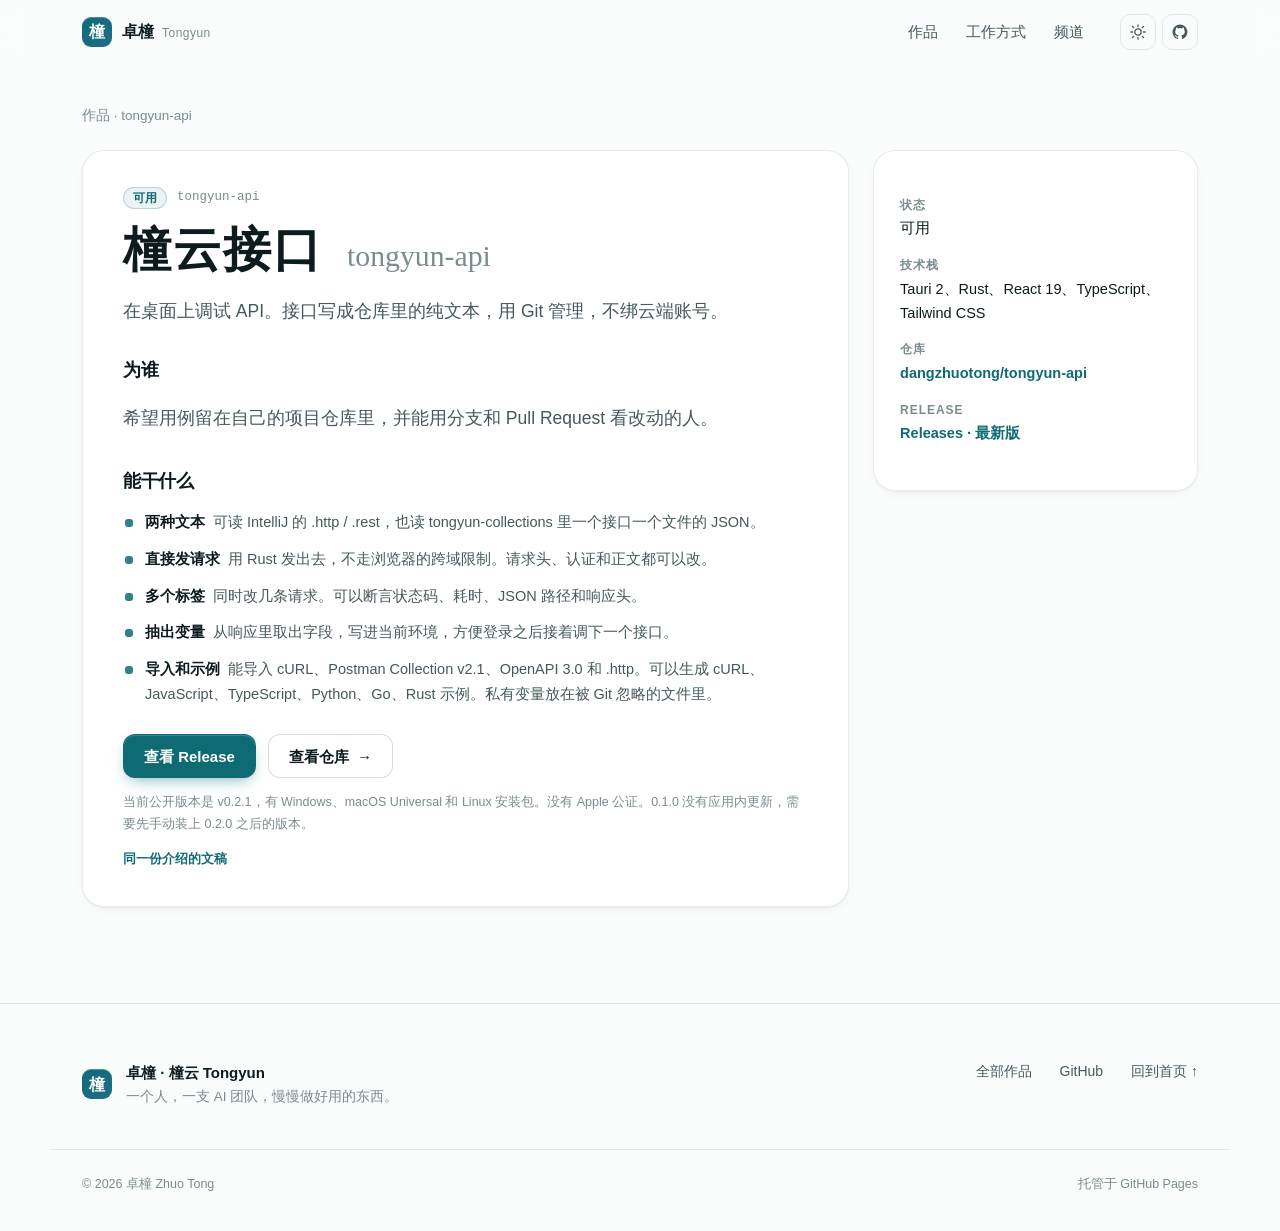
==== products/tongyun-api.html @ a24eaab8 "作品区补上公开产品介绍页 手帐仍是主力。开发机、桌面 Git、橦云学习、数据库和接口调试各有介绍页；脚手架和命令行助手用小卡。过时的 TongSkills 卡片改为指向公开技能仓。域名和 GitHub" ====
<!doctype html>
<html lang="zh-CN" data-theme="light">
<head>
<meta charset="utf-8" />
<meta name="viewport" content="width=device-width, initial-scale=1" />
<title>橦云接口 · 卓橦</title>
<meta name="description" content="在桌面上调试 API。接口写成仓库里的纯文本，用 Git 管理，不绑云端账号。" />
<meta name="color-scheme" content="light dark" />
<meta name="author" content="卓橦" />
<link rel="canonical" href="https://dangzhuotong.github.io/products/tongyun-api.html" />
<link rel="icon" type="image/svg+xml" href="../assets/yunya-mark.svg" />
<link rel="icon" type="image/png" sizes="48x48" href="../assets/favicon-48.png" />
<link rel="icon" type="image/png" sizes="96x96" href="../assets/favicon-96.png" />
<link rel="apple-touch-icon" sizes="180x180" href="../assets/favicon-180.png" />
<meta property="og:type" content="website" />
<meta property="og:site_name" content="卓橦 · 橦云" />
<meta property="og:locale" content="zh_CN" />
<meta property="og:url" content="https://dangzhuotong.github.io/products/tongyun-api.html" />
<meta property="og:title" content="橦云接口 · 卓橦" />
<meta property="og:description" content="在桌面上调试 API。接口写成仓库里的纯文本，用 Git 管理，不绑云端账号。" />
<script>
  (function () {
    var q = new URLSearchParams(location.search).get('theme');
    var saved = null; try { saved = localStorage.getItem('zt-theme'); } catch (e) {}
    var t = q || saved || (matchMedia('(prefers-color-scheme: dark)').matches ? 'dark' : 'light');
    document.documentElement.setAttribute('data-theme', t);
  })();
</script>
<link rel="stylesheet" href="../styles.css" />
</head>
<body>
<a class="skip" href="#intro">跳到正文</a>
<header class="nav" id="top">
  <div class="container nav__inner">
    <a class="brand" href="../index.html" aria-label="卓橦 · 回到首页">
      <span class="brand__mark" aria-hidden="true">橦</span>
      <span class="brand__text">卓橦<span class="brand__sub">Tongyun</span></span>
    </a>
    <nav class="nav__links" aria-label="主导航">
      <a href="../index.html#works">作品</a>
      <a href="../index.html#how">工作方式</a>
      <a href="../index.html#channels">频道</a>
    </nav>
    <div class="nav__actions">
      <button class="icon-btn" id="themeToggle" type="button" aria-label="切换深色 / 浅色主题" title="切换主题">
        <svg class="i-sun" viewBox="0 0 24 24" width="18" height="18" aria-hidden="true"><circle cx="12" cy="12" r="4.2" fill="none" stroke="currentColor" stroke-width="1.7"/><path d="M12 2.5v2.2M12 19.3v2.2M4.6 4.6l1.6 1.6M17.8 17.8l1.6 1.6M2.5 12h2.2M19.3 12h2.2M4.6 19.4l1.6-1.6M17.8 6.2l1.6-1.6" stroke="currentColor" stroke-width="1.7" stroke-linecap="round"/></svg>
        <svg class="i-moon" viewBox="0 0 24 24" width="18" height="18" aria-hidden="true"><path d="M20 14.6A8.2 8.2 0 0 1 9.4 4a8.2 8.2 0 1 0 10.6 10.6Z" fill="none" stroke="currentColor" stroke-width="1.7" stroke-linejoin="round"/></svg>
      </button>
      <a class="icon-btn" href="https://github.com/dangzhuotong" target="_blank" rel="noopener" aria-label="GitHub @dangzhuotong">
        <svg viewBox="0 0 24 24" width="18" height="18" aria-hidden="true"><path fill="currentColor" d="M12 2a10 10 0 0 0-3.16 19.49c.5.09.68-.22.68-.48v-1.7c-2.78.6-3.37-1.34-3.37-1.34-.45-1.16-1.11-1.47-1.11-1.47-.91-.62.07-.61.07-.61 1 .07 1.53 1.03 1.53 1.03.9 1.52 2.35 1.08 2.92.83.09-.65.35-1.09.63-1.34-2.22-.25-4.55-1.11-4.55-4.94 0-1.09.39-1.98 1.03-2.68-.1-.25-.45-1.27.1-2.64 0 0 .84-.27 2.75 1.02a9.5 9.5 0 0 1 5 0c1.91-1.29 2.75-1.02 2.75-1.02.55 1.37.2 2.39.1 2.64.64.7 1.03 1.59 1.03 2.68 0 3.84-2.34 4.68-4.57 4.93.36.31.68.92.68 1.85v2.74c0 .27.18.58.69.48A10 10 0 0 0 12 2Z"/></svg>
      </a>
    </div>
  </div>
</header>
<main class="product" id="intro">
  <div class="container">
    <p class="crumb"><a href="../index.html#works">作品</a> · tongyun-api</p>
    <div class="product__layout">
      <article class="sheet">
        <p class="tag-line"><span class="pill pill--accent">可用</span><span class="mono">tongyun-api</span></p>
        <h1>橦云接口 <span class="en">tongyun-api</span></h1>
        <p class="product__lede">在桌面上调试 API。接口写成仓库里的纯文本，用 Git 管理，不绑云端账号。</p>
        <h2>为谁</h2>
        <p class="product__lede">希望用例留在自己的项目仓库里，并能用分支和 Pull Request 看改动的人。</p>
        <h2>能干什么</h2>
        <ul class="feature-list">
            <li><b>两种文本</b>可读 IntelliJ 的 .http / .rest，也读 tongyun-collections 里一个接口一个文件的 JSON。</li>
            <li><b>直接发请求</b>用 Rust 发出去，不走浏览器的跨域限制。请求头、认证和正文都可以改。</li>
            <li><b>多个标签</b>同时改几条请求。可以断言状态码、耗时、JSON 路径和响应头。</li>
            <li><b>抽出变量</b>从响应里取出字段，写进当前环境，方便登录之后接着调下一个接口。</li>
            <li><b>导入和示例</b>能导入 cURL、Postman Collection v2.1、OpenAPI 3.0 和 .http。可以生成 cURL、JavaScript、TypeScript、Python、Go、Rust 示例。私有变量放在被 Git 忽略的文件里。</li>
        </ul>
        <div class="product__cta">
            <a class="btn btn--primary" href="https://github.com/dangzhuotong/tongyun-api/releases/latest" target="_blank" rel="noopener">查看 Release</a>
            <a class="btn btn--ghost" href="https://github.com/dangzhuotong/tongyun-api" target="_blank" rel="noopener">查看仓库 <span aria-hidden="true">→</span></a>
        </div>
        <p class="fineprint">当前公开版本是 v0.2.1，有 Windows、macOS Universal 和 Linux 安装包。没有 Apple 公证。0.1.0 没有应用内更新，需要先手动装上 0.2.0 之后的版本。</p>
        <p class="fineprint"><a href="tongyun-api.md">同一份介绍的文稿</a></p>
      </article>
      <aside class="sheet sheet--aside" aria-label="概要">
        <dl class="facts">
          <div>
            <dt>状态</dt>
            <dd>可用</dd>
          </div>
          <div>
            <dt>技术栈</dt>
            <dd>Tauri 2、Rust、React 19、TypeScript、Tailwind CSS</dd>
          </div>
          <div>
            <dt>仓库</dt>
            <dd><a href="https://github.com/dangzhuotong/tongyun-api" target="_blank" rel="noopener">dangzhuotong/tongyun-api</a></dd>
          </div>
          <div>
            <dt>Release</dt>
            <dd><a href="https://github.com/dangzhuotong/tongyun-api/releases/latest" target="_blank" rel="noopener">Releases · 最新版</a></dd>
          </div>

        </dl>
      </aside>
    </div>
  </div>
</main>
<footer class="footer">
  <div class="container footer__inner">
    <div class="footer__brand">
      <span class="brand__mark" aria-hidden="true">橦</span>
      <div>
        <p class="footer__name">卓橦 · 橦云 Tongyun</p>
        <p class="footer__tag">一个人，一支 AI 团队，慢慢做好用的东西。</p>
      </div>
    </div>
    <nav class="footer__links" aria-label="页脚链接">
      <a href="../index.html#works">全部作品</a>
      <a href="https://github.com/dangzhuotong" target="_blank" rel="noopener">GitHub</a>
      <a href="../index.html#top">回到首页 ↑</a>
    </nav>
  </div>
  <div class="container footer__legal">
    <span>© 2026 卓橦 Zhuo Tong</span>
    <span>托管于 GitHub Pages</span>
  </div>
</footer>
<script src="../main.js"></script>
</body>
</html>
---- styles.css ----
/* ================= Tokens ================= */
:root {
  --font-sans: "Inter", -apple-system, BlinkMacSystemFont, "Segoe UI", "PingFang SC", "Hiragino Sans GB",
    "Noto Sans SC", "Noto Sans CJK SC", "Source Han Sans SC", "Microsoft YaHei", sans-serif;
  --font-mono: ui-monospace, "SF Mono", "JetBrains Mono", Menlo, Consolas, "Noto Sans Mono CJK SC", monospace;

  --bg: #fafbfb;
  --bg-tint: #f2f6f6;
  --surface: #ffffff;
  --surface-2: #f5f7f7;
  --border: rgba(14, 38, 44, 0.09);
  --border-strong: rgba(14, 38, 44, 0.16);
  --text: #0d1b1f;
  --text-2: #46585d;
  --text-3: #7b8b8f;
  --accent: #0e6b73;          /* 橦云 · 墨青 */
  --accent-hover: #0a5a61;
  --accent-soft: rgba(14, 107, 115, 0.08);
  --accent-line: rgba(14, 107, 115, 0.22);
  --accent-fg: #ffffff;
  --warn-soft: rgba(196, 116, 54, 0.12);
  --warn: #a45a20;
  --shadow-lg: 0 1px 2px rgba(13, 27, 31, 0.04), 0 12px 32px -8px rgba(13, 27, 31, 0.14), 0 40px 80px -24px rgba(13, 27, 31, 0.16);
  --shadow-sm: 0 1px 2px rgba(13, 27, 31, 0.05), 0 4px 14px -6px rgba(13, 27, 31, 0.08);
  --glow-a: rgba(64, 160, 170, 0.20);
  --glow-b: rgba(120, 170, 220, 0.16);
  --grid-line: rgba(14, 38, 44, 0.05);

  --radius: 16px;
  --radius-lg: 22px;
  --container: 1180px;
  --ease: cubic-bezier(0.22, 1, 0.36, 1);
}

[data-theme="dark"] {
  --bg: #0a0f11;
  --bg-tint: #0d1417;
  --surface: #10181b;
  --surface-2: #141e21;
  --border: rgba(220, 240, 244, 0.08);
  --border-strong: rgba(220, 240, 244, 0.15);
  --text: #e7eff1;
  --text-2: #a2b2b6;
  --text-3: #6d7e82;
  --accent: #5cc3bd;
  --accent-hover: #7ad3ce;
  --accent-soft: rgba(92, 195, 189, 0.10);
  --accent-line: rgba(92, 195, 189, 0.28);
  --accent-fg: #062321;
  --warn-soft: rgba(230, 160, 90, 0.14);
  --warn: #e7a86a;
  --shadow-lg: 0 1px 2px rgba(0, 0, 0, 0.3), 0 20px 50px -12px rgba(0, 0, 0, 0.6), 0 0 0 1px rgba(220, 240, 244, 0.06);
  --shadow-sm: 0 1px 2px rgba(0, 0, 0, 0.3), 0 6px 18px -8px rgba(0, 0, 0, 0.5);
  --glow-a: rgba(60, 170, 165, 0.16);
  --glow-b: rgba(70, 110, 180, 0.14);
  --grid-line: rgba(220, 240, 244, 0.04);
}

/* ================= Base ================= */
*, *::before, *::after { box-sizing: border-box; }
html { scroll-behavior: smooth; -webkit-text-size-adjust: 100%; }
body {
  margin: 0;
  font-family: var(--font-sans);
  font-size: 16px;
  line-height: 1.7;
  color: var(--text);
  background: var(--bg);
  -webkit-font-smoothing: antialiased;
  text-rendering: optimizeLegibility;
  line-break: strict;
  transition: background-color .35s var(--ease), color .35s var(--ease);
}
img { max-width: 100%; height: auto; display: block; }
a { color: inherit; text-decoration: none; }
h1, h2, h3, p { margin: 0; }
h1, h2, h3 { text-wrap: balance; letter-spacing: -0.02em; }
p { text-wrap: pretty; }
ul, ol { margin: 0; padding: 0; list-style: none; }
figure { margin: 0; }
button { font: inherit; color: inherit; }
:focus-visible { outline: 2px solid var(--accent); outline-offset: 3px; border-radius: 8px; }
.en { font-weight: 500; color: var(--text-3); letter-spacing: 0; font-size: .62em; margin-left: .35em; white-space: nowrap; }
.mono { font-family: var(--font-mono); font-size: 12.5px; color: var(--text-3); }

.container { width: 100%; max-width: var(--container); margin: 0 auto; padding: 0 32px; }
.skip { position: absolute; left: -999px; top: 8px; background: var(--accent); color: var(--accent-fg); padding: 8px 14px; border-radius: 8px; z-index: 100; }
.skip:focus { left: 12px; }

/* ================= Nav ================= */
.nav {
  position: sticky; top: 0; z-index: 50;
  background: color-mix(in srgb, var(--bg) 78%, transparent);
  backdrop-filter: saturate(160%) blur(14px);
  -webkit-backdrop-filter: saturate(160%) blur(14px);
  border-bottom: 1px solid transparent;
  transition: border-color .3s, background-color .35s;
}
.nav.is-scrolled { border-bottom-color: var(--border); }
.nav__inner { height: 64px; display: flex; align-items: center; gap: 24px; }
.brand { display: flex; align-items: center; gap: 10px; font-weight: 650; }
.brand__mark {
  width: 30px; height: 30px; border-radius: 9px; display: grid; place-items: center;
  font-size: 16px; font-weight: 700; color: var(--accent-fg);
  background: linear-gradient(145deg, var(--accent), color-mix(in srgb, var(--accent) 60%, #3a6fa8));
  box-shadow: inset 0 1px 0 rgba(255,255,255,.25);
}
.brand__text { font-size: 16px; display: flex; align-items: baseline; gap: 8px; }
.brand__sub { font-size: 12px; font-weight: 500; color: var(--text-3); letter-spacing: .04em; }
.nav__links { display: flex; gap: 4px; margin-left: auto; }
.nav__links a { font-size: 14.5px; color: var(--text-2); padding: 6px 12px; border-radius: 8px; transition: color .2s, background-color .2s; }
.nav__links a:hover { color: var(--text); background: var(--surface-2); }
.nav__actions { display: flex; gap: 6px; }
.icon-btn {
  width: 36px; height: 36px; display: grid; place-items: center; border-radius: 10px;
  background: transparent; border: 1px solid var(--border); color: var(--text-2); cursor: pointer;
  transition: color .2s, border-color .2s, background-color .2s;
}
.icon-btn:hover { color: var(--text); border-color: var(--border-strong); background: var(--surface); }
[data-theme="light"] .i-moon, [data-theme="dark"] .i-sun { display: none; }

/* ================= Buttons ================= */
.btn {
  display: inline-flex; align-items: center; justify-content: center; gap: 8px;
  height: 44px; padding: 0 20px; border-radius: 12px; font-size: 15px; font-weight: 600;
  border: 1px solid transparent; white-space: nowrap; cursor: pointer;
  transition: transform .2s var(--ease), background-color .2s, border-color .2s, box-shadow .2s, color .2s;
}
.btn:active { transform: translateY(1px); }
.btn--primary { background: var(--accent); color: var(--accent-fg); box-shadow: 0 1px 0 rgba(255,255,255,.18) inset, 0 6px 16px -6px color-mix(in srgb, var(--accent) 60%, transparent); }
.btn--primary:hover { background: var(--accent-hover); transform: translateY(-1px); }
.btn--ghost { background: var(--surface); color: var(--text); border-color: var(--border-strong); }
.btn--ghost:hover { border-color: var(--text-3); transform: translateY(-1px); }
.btn--block { width: 100%; }
.pill {
  display: inline-flex; align-items: center; height: 22px; padding: 0 9px; border-radius: 999px;
  font-size: 12px; font-weight: 600; background: var(--surface-2); color: var(--text-2); border: 1px solid var(--border);
}
.pill--accent { background: var(--accent-soft); color: var(--accent); border-color: var(--accent-line); }
.soon {
  display: inline-flex; align-items: center; height: 20px; padding: 0 8px; margin-left: 8px; border-radius: 999px;
  font-size: 11.5px; font-weight: 600; letter-spacing: 0; vertical-align: middle;
  background: var(--warn-soft); color: var(--warn); white-space: nowrap;
}

/* ================= Hero ================= */
.hero { position: relative; overflow: hidden; margin-top: -64px; padding: 136px 0 96px; }
.hero__bg { position: absolute; inset: 0; pointer-events: none; z-index: 0; }
.hero__bg::before {
  content: ""; position: absolute; inset: 0;
  background:
    radial-gradient(620px 380px at 78% 30%, var(--glow-a), transparent 70%),
    radial-gradient(520px 360px at 60% 70%, var(--glow-b), transparent 70%);
}
.hero__bg::after {
  content: ""; position: absolute; inset: 0;
  background-image: linear-gradient(var(--grid-line) 1px, transparent 1px), linear-gradient(90deg, var(--grid-line) 1px, transparent 1px);
  background-size: 56px 56px;
  mask-image: radial-gradient(ellipse 70% 60% at 50% 35%, #000 30%, transparent 75%);
  -webkit-mask-image: radial-gradient(ellipse 70% 60% at 50% 35%, #000 30%, transparent 75%);
}
.hero__grid { position: relative; z-index: 1; display: grid; grid-template-columns: minmax(0, 5fr) minmax(0, 7fr); gap: 56px; align-items: center; }
.eyebrow {
  display: inline-flex; align-items: center; gap: 8px; font-size: 13px; font-weight: 550; color: var(--text-2);
  padding: 5px 12px 5px 10px; border: 1px solid var(--border); border-radius: 999px; background: var(--surface);
  letter-spacing: .01em;
}
.dot { width: 7px; height: 7px; border-radius: 50%; background: var(--accent); box-shadow: 0 0 0 4px var(--accent-soft); }
.hero__name { margin-top: 26px; font-size: clamp(64px, 8.4vw, 112px); line-height: 1; font-weight: 750; letter-spacing: -0.04em; }
.hero__role { margin-top: 18px; font-size: clamp(20px, 2vw, 25px); font-weight: 600; color: var(--text); letter-spacing: -0.01em; }
.hero__intro { margin-top: 18px; max-width: 30em; font-size: 17px; line-height: 1.85; color: var(--text-2); }
.hero__intro strong { color: var(--accent); font-weight: 650; }
.hero__cta { margin-top: 32px; display: flex; flex-wrap: wrap; gap: 12px; }
.hero__meta { margin-top: 24px; display: flex; align-items: center; flex-wrap: wrap; gap: 10px; font-size: 13.5px; color: var(--text-3); }

.hero__visual { position: relative; padding: 0 0 40px 40px; }
.shot { border-radius: 14px; overflow: hidden; background: var(--surface); border: 1px solid var(--border); box-shadow: var(--shadow-lg); }
.shot img { width: 100%; }
.shot--hero { transform: perspective(1800px) rotateY(-5deg) rotateX(2deg); transform-origin: left center; }
.shot--widget {
  position: absolute; left: 0; bottom: 0; width: 25%; border-radius: 16px;
  transform: rotate(-3deg); box-shadow: var(--shadow-lg);
}

/* ================= Sections ================= */
.section { padding: 112px 0; position: relative; }
.section--tint { background: var(--bg-tint); border-top: 1px solid var(--border); border-bottom: 1px solid var(--border); }
.section__head { max-width: 720px; margin-bottom: 56px; }
.kicker { font-size: 13px; font-weight: 600; color: var(--accent); letter-spacing: .12em; text-transform: uppercase; }
.section__head h2 { margin-top: 10px; font-size: clamp(32px, 3.6vw, 44px); line-height: 1.2; font-weight: 700; }
.section__lede { margin-top: 16px; font-size: 17px; color: var(--text-2); line-height: 1.85; }

/* ================= Works ================= */
.flagship {
  display: grid; grid-template-columns: minmax(0, 5fr) minmax(0, 7fr); gap: 48px; align-items: center;
  padding: 44px; border-radius: var(--radius-lg); background: var(--surface); border: 1px solid var(--border);
  box-shadow: var(--shadow-sm);
}
.app-id { display: flex; align-items: center; gap: 16px; }
.app-id img { width: 56px; height: 56px; border-radius: 14px; box-shadow: var(--shadow-sm); }
.tag-line { display: flex; align-items: center; gap: 10px; flex-wrap: wrap; }
.flagship h3 { margin-top: 6px; font-size: 28px; line-height: 1.25; font-weight: 700; }
.flagship__lede { margin-top: 22px; font-size: 16.5px; color: var(--text-2); line-height: 1.85; }
.feature-list { margin-top: 22px; display: grid; gap: 12px; }
.feature-list li { position: relative; padding-left: 22px; font-size: 14.5px; color: var(--text-2); line-height: 1.7; }
.feature-list li::before { content: ""; position: absolute; left: 2px; top: .62em; width: 8px; height: 8px; border-radius: 3px; background: var(--accent); opacity: .85; }
.feature-list b { color: var(--text); font-weight: 600; margin-right: 8px; }
.stack { margin-top: 22px; display: flex; flex-wrap: wrap; gap: 8px; }
.stack span { font-family: var(--font-mono); font-size: 12px; padding: 4px 10px; border-radius: 8px; background: var(--surface-2); border: 1px solid var(--border); color: var(--text-2); }
.flagship__cta { margin-top: 28px; display: flex; flex-wrap: wrap; gap: 12px; }
.fineprint { margin-top: 14px; font-size: 12.5px; color: var(--text-3); line-height: 1.7; }
.fineprint a { color: var(--accent); font-weight: 600; }

.flagship__gallery { min-width: 0; }
.tabs { display: flex; gap: 4px; padding: 4px; border-radius: 12px; background: var(--surface-2); border: 1px solid var(--border); margin-bottom: 16px; overflow-x: auto; scrollbar-width: none; }
.tabs::-webkit-scrollbar { display: none; }
.tabs button {
  flex: 1 0 auto; height: 34px; padding: 0 14px; border: 0; border-radius: 9px; background: transparent;
  font-size: 13.5px; font-weight: 550; color: var(--text-2); cursor: pointer; white-space: nowrap;
  transition: background-color .2s, color .2s, box-shadow .2s;
}
.tabs button:hover { color: var(--text); }
.tabs button[aria-selected="true"] { background: var(--surface); color: var(--text); box-shadow: var(--shadow-sm); }
.shot--gallery { box-shadow: var(--shadow-sm); aspect-ratio: 2293 / 1618; }
.shot--gallery img { height: 100%; object-fit: cover; object-position: top left; transition: opacity .28s var(--ease); }
.shot--gallery img.is-fading { opacity: 0; }

.works-grid { margin-top: 24px; display: grid; grid-template-columns: repeat(2, minmax(0, 1fr)); gap: 24px; }
.works-grid--main { grid-template-columns: repeat(3, minmax(0, 1fr)); }
.works-grid--main .card__visual { height: 156px; padding: 22px; }
.works-grid--main .card__body { padding: 22px 22px 20px; }
.works-grid--main .card h3 { font-size: 19px; }
.card h3 a { transition: color .2s; }
.card h3 a:hover { color: var(--accent); }
.works-sub { margin-top: 16px; display: grid; grid-template-columns: repeat(4, minmax(0, 1fr)); gap: 16px; }
.mini {
  display: flex; flex-direction: column; gap: 10px; min-height: 100%;
  padding: 20px 20px 18px; border-radius: var(--radius); background: var(--surface);
  border: 1px solid var(--border); box-shadow: var(--shadow-sm);
  transition: transform .35s var(--ease), border-color .25s;
}
.mini:hover { transform: translateY(-3px); border-color: var(--border-strong); }
.mini h3 { margin-top: 8px; font-size: 17px; line-height: 1.35; font-weight: 700; }
.mini h3 a:hover { color: var(--accent); }
.mini p { font-size: 13.5px; color: var(--text-2); line-height: 1.7; }
.mini__links { margin-top: auto; padding-top: 8px; display: flex; flex-wrap: wrap; gap: 8px 14px; }
.sketch { position: relative; width: 100%; max-width: 280px; }
.sketch--http, .sketch--scan {
  border-radius: 12px; background: #0f1a1d; color: #cfe3e2; border: 1px solid rgba(255,255,255,.06);
  box-shadow: var(--shadow-lg); font-family: var(--font-mono); font-size: 12px; line-height: 1.7; padding: 12px 14px;
}
.sketch--http b, .sketch--scan b { color: #6fd0c9; font-weight: 600; }
.sketch--http span, .sketch--scan span { color: rgba(207,227,226,.55); }
.sketch--git { height: 92px; }
.sketch--git i {
  position: absolute; width: 12px; height: 12px; border-radius: 50%; background: var(--accent);
  box-shadow: 0 0 0 4px var(--accent-soft);
}
.sketch--git i:nth-child(1) { left: 18%; top: 18px; }
.sketch--git i:nth-child(2) { left: 46%; top: 46px; }
.sketch--git i:nth-child(3) { left: 74%; top: 18px; background: var(--text-3); box-shadow: none; }
.sketch--git::before, .sketch--git::after {
  content: ""; position: absolute; height: 2px; background: var(--accent-line); top: 24px;
}
.sketch--git::before { left: 22%; width: 28%; transform: rotate(18deg); transform-origin: left center; }
.sketch--git::after { left: 50%; width: 26%; top: 52px; transform: rotate(-18deg); transform-origin: left center; }
.sketch--table { display: grid; gap: 8px; width: min(100%, 240px); }
.sketch--table span { display: block; height: 14px; border-radius: 6px; background: var(--surface); border: 1px solid var(--border); }
.sketch--table span:first-child { background: var(--accent-soft); border-color: var(--accent-line); }
.pill--wip { background: var(--warn-soft); color: var(--warn); border-color: transparent; }
.card {
  display: flex; flex-direction: column; border-radius: var(--radius-lg); background: var(--surface);
  border: 1px solid var(--border); overflow: hidden; box-shadow: var(--shadow-sm);
  transition: transform .35s var(--ease), border-color .25s, box-shadow .35s var(--ease);
}
.card:hover { transform: translateY(-3px); border-color: var(--border-strong); }
.card__visual { height: 196px; display: grid; place-items: center; padding: 28px; background: var(--surface-2); border-bottom: 1px solid var(--border); position: relative; overflow: hidden; }
.card__visual::before { content: ""; position: absolute; inset: 0; background: radial-gradient(360px 180px at 80% 0%, var(--glow-a), transparent 70%); }
.term { position: relative; width: 100%; max-width: 420px; border-radius: 12px; background: #0f1a1d; color: #cfe3e2; box-shadow: var(--shadow-lg); border: 1px solid rgba(255,255,255,.06); }
.term__bar { display: flex; gap: 6px; padding: 10px 12px; border-bottom: 1px solid rgba(255,255,255,.06); }
.term__bar i { width: 9px; height: 9px; border-radius: 50%; background: rgba(255,255,255,.18); }
.term pre { margin: 0; padding: 12px 16px 14px; font-family: var(--font-mono); font-size: 12.5px; line-height: 1.75; white-space: pre; overflow: hidden; }
.term .c { color: #6fd0c9; }
.term .m { color: #6fd0c9; }
.notes { position: relative; display: flex; flex-wrap: wrap; justify-content: center; gap: 10px; max-width: 420px; }
.notes span {
  font-size: 13.5px; font-weight: 550; padding: 7px 14px; border-radius: 10px; background: var(--surface);
  border: 1px solid var(--border); color: var(--text-2); box-shadow: var(--shadow-sm);
}
.notes span:nth-child(3n+1) { color: var(--accent); border-color: var(--accent-line); }
.card__body { padding: 28px 30px 26px; display: flex; flex-direction: column; flex: 1; }
.card h3 { margin-top: 12px; font-size: 21px; line-height: 1.35; font-weight: 700; }
.card__body > p:not(.tag-line) { margin-top: 12px; font-size: 15px; color: var(--text-2); line-height: 1.8; }
.card__foot { margin-top: auto; padding-top: 22px; display: flex; align-items: center; justify-content: space-between; gap: 12px; }
.lang { display: inline-flex; align-items: center; gap: 7px; font-size: 13px; color: var(--text-3); }
.lang i { width: 9px; height: 9px; border-radius: 50%; background: var(--c); }
.link { font-size: 14px; font-weight: 600; color: var(--accent); display: inline-flex; gap: 4px; }
.link span { transition: transform .2s var(--ease); }
.link:hover span { transform: translateX(3px); }

/* ================= How I work ================= */
.team {
  padding: 40px; border-radius: var(--radius-lg); background: var(--surface); border: 1px solid var(--border);
  box-shadow: var(--shadow-sm); display: grid; grid-template-columns: 1fr; gap: 0;
}
.team__head { display: flex; align-items: center; justify-content: space-between; gap: 24px; flex-wrap: wrap; }
.team__me { display: flex; align-items: center; gap: 16px; }
.team__note { font-size: 14.5px; color: var(--text-2); line-height: 1.75; text-align: right; }
.avatar {
  width: 64px; height: 64px; border-radius: 20px; display: grid; place-items: center; font-size: 28px; font-weight: 700;
  color: var(--accent-fg); background: linear-gradient(145deg, var(--accent), color-mix(in srgb, var(--accent) 60%, #3a6fa8));
  box-shadow: 0 10px 24px -10px color-mix(in srgb, var(--accent) 70%, transparent);
}
.team__name { font-size: 20px; font-weight: 700; }
.team__desc { font-size: 13.5px; color: var(--text-3); white-space: nowrap; }
.roles { display: grid; grid-template-columns: repeat(5, minmax(0, 1fr)); gap: 12px; margin-top: 28px; padding-top: 28px; border-top: 1px dashed var(--border-strong); }
.roles li { padding: 20px 20px 18px; border-radius: 14px; background: var(--surface-2); border: 1px solid var(--border); transition: border-color .25s, transform .3s var(--ease); }
.roles li:hover { border-color: var(--accent-line); transform: translateY(-2px); }
.role__icon { width: 32px; height: 32px; border-radius: 9px; display: grid; place-items: center; background: var(--accent-soft); color: var(--accent); }
.role__icon svg { width: 17px; height: 17px; fill: none; stroke: currentColor; stroke-width: 1.9; stroke-linecap: round; stroke-linejoin: round; }
.role__name { margin-top: 14px; font-size: 15.5px; font-weight: 650; white-space: nowrap; }
.role__name span { font-size: 12px; font-weight: 500; color: var(--text-3); margin-left: 4px; }
.role__desc { margin-top: 4px; font-size: 13.5px; color: var(--text-2); line-height: 1.6; }

.log { margin-top: 24px; display: grid; grid-template-columns: repeat(2, minmax(0, 1fr)); gap: 24px; }
.log__col { padding: 36px 40px; border-radius: var(--radius-lg); background: var(--surface); border: 1px solid var(--border); box-shadow: var(--shadow-sm); }
.log__title { font-size: 19px; font-weight: 700; margin-bottom: 22px; }
.principles { counter-reset: p; display: grid; gap: 20px; }
.principles li { counter-increment: p; display: grid; grid-template-columns: 36px 1fr; column-gap: 12px; }
.principles li::before {
  content: "0" counter(p); grid-row: span 2; font-family: var(--font-mono); font-size: 13px; font-weight: 600; color: var(--accent);
  padding-top: 3px;
}
.principles b { font-size: 16px; font-weight: 650; }
.principles span { font-size: 14.5px; color: var(--text-2); line-height: 1.75; }
.timeline { position: relative; display: grid; gap: 18px; }
.timeline::before { content: ""; position: absolute; left: 70px; top: 8px; bottom: 8px; width: 1px; background: var(--border-strong); }
.timeline li { position: relative; display: grid; grid-template-columns: 70px 1fr; column-gap: 24px; align-items: baseline; }
.timeline li::after { content: ""; position: absolute; left: 66px; top: .55em; width: 9px; height: 9px; border-radius: 50%; background: var(--surface); border: 2px solid var(--accent); }
.timeline li:first-child::after { border-style: dashed; border-color: var(--warn); }
.timeline time { font-family: var(--font-mono); font-size: 13px; color: var(--text-3); }
.timeline p { font-size: 15px; color: var(--text); line-height: 1.7; }
.timeline .soon { margin-left: 8px; }

/* ================= Channels ================= */
.channels { display: grid; grid-template-columns: repeat(3, minmax(0, 1fr)); gap: 24px; }
.channel {
  display: flex; flex-direction: column; padding: 30px; border-radius: var(--radius-lg); background: var(--surface);
  border: 1px solid var(--border); box-shadow: var(--shadow-sm); transition: transform .35s var(--ease), border-color .25s;
}
.channel:hover { transform: translateY(-3px); border-color: var(--border-strong); }
.channel__top { display: flex; align-items: center; gap: 14px; }
.channel__icon { width: 44px; height: 44px; border-radius: 12px; display: grid; place-items: center; flex: none; }
.channel__icon svg { width: 24px; height: 24px; }
.ch-wechat { background: rgba(7, 193, 96, .12); color: #07a355; }
.ch-xhs { background: rgba(255, 36, 66, .10); color: #ff2442; }
.ch-xhs svg { width: 28px; height: 28px; }
.ch-gh { background: var(--surface-2); color: var(--text); border: 1px solid var(--border); }
.channel__platform { font-size: 12.5px; color: var(--text-3); }
.channel h3 { font-size: 20px; font-weight: 700; line-height: 1.35; }
.channel__desc { margin-top: 18px; font-size: 14.5px; color: var(--text-2); line-height: 1.8; min-height: 3.6em; }
.channel__hint { margin-top: 16px; font-size: 13px; color: var(--text-3); }
.wechat-search {
  margin-top: 20px; height: 152px; border-radius: 14px; padding: 22px; display: flex; flex-direction: column; justify-content: flex-end;
  background:
    radial-gradient(240px 140px at 85% 10%, rgba(7, 193, 96, .12), transparent 70%),
    radial-gradient(220px 140px at 10% 100%, var(--glow-a), transparent 70%),
    var(--surface-2);
  border: 1px solid var(--border);
}
.wechat-search__label { align-self: flex-start; font-size: 12px; font-weight: 600; color: #07a355; background: rgba(7, 193, 96, .12); padding: 3px 9px; border-radius: 999px; }
.wechat-search p { margin-top: 10px; font-size: 14px; color: var(--text-2); }
.coming {
  margin-top: 20px; height: 152px; border-radius: 14px; padding: 22px; display: flex; flex-direction: column; justify-content: flex-end;
  background:
    radial-gradient(240px 140px at 85% 10%, rgba(255, 36, 66, .12), transparent 70%),
    radial-gradient(220px 140px at 10% 100%, var(--glow-a), transparent 70%),
    var(--surface-2);
  border: 1px solid var(--border);
}
.coming__label { align-self: flex-start; font-size: 12px; font-weight: 600; color: var(--warn); background: var(--warn-soft); padding: 3px 9px; border-radius: 999px; }
.coming p { margin-top: 10px; font-size: 14px; color: var(--text-2); }
.repo-mini { margin-top: 20px; display: grid; gap: 8px; margin-bottom: 20px; }
.repo-mini a {
  display: flex; align-items: center; gap: 10px; height: 40px; padding: 0 14px; border-radius: 10px; background: var(--surface-2);
  border: 1px solid var(--border); font-family: var(--font-mono); font-size: 13px; color: var(--text-2); transition: color .2s, border-color .2s;
}
.repo-mini a::before { content: ""; width: 14px; height: 14px; flex: none; background: currentColor; opacity: .55;
  -webkit-mask: url("data:image/svg+xml,%3Csvg xmlns='http://www.w3.org/2000/svg' viewBox='0 0 16 16'%3E%3Cpath d='M2 2.5A2.5 2.5 0 0 1 4.5 0h8.75a.75.75 0 0 1 .75.75v12.5a.75.75 0 0 1-.75.75h-2.5a.75.75 0 0 1 0-1.5h1.75v-2h-8a1 1 0 0 0-.71 1.71.75.75 0 0 1-1.06 1.06A2.5 2.5 0 0 1 2 11.5Zm10.5-1h-8a1 1 0 0 0-1 1v6.71A2.5 2.5 0 0 1 4.5 9h8Z'/%3E%3C/svg%3E") center / contain no-repeat;
  mask: url("data:image/svg+xml,%3Csvg xmlns='http://www.w3.org/2000/svg' viewBox='0 0 16 16'%3E%3Cpath d='M2 2.5A2.5 2.5 0 0 1 4.5 0h8.75a.75.75 0 0 1 .75.75v12.5a.75.75 0 0 1-.75.75h-2.5a.75.75 0 0 1 0-1.5h1.75v-2h-8a1 1 0 0 0-.71 1.71.75.75 0 0 1-1.06 1.06A2.5 2.5 0 0 1 2 11.5Zm10.5-1h-8a1 1 0 0 0-1 1v6.71A2.5 2.5 0 0 1 4.5 9h8Z'/%3E%3C/svg%3E") center / contain no-repeat; }
.repo-mini a:hover { color: var(--accent); border-color: var(--accent-line); }
.channel .btn--block { margin-top: auto; }

/* ================= Footer ================= */
.footer { border-top: 1px solid var(--border); padding: 56px 0 36px; }
.footer__inner { display: flex; justify-content: space-between; align-items: flex-start; gap: 32px; flex-wrap: wrap; }
.footer__brand { display: flex; gap: 14px; align-items: center; }
.footer__name { font-weight: 650; font-size: 15px; }
.footer__tag { font-size: 13.5px; color: var(--text-3); }
.footer__links { display: flex; flex-wrap: wrap; gap: 8px 28px; }
.footer__links a { font-size: 14px; color: var(--text-2); transition: color .2s; }
.footer__links a:hover { color: var(--accent); }
.footer__legal { margin-top: 40px; padding-top: 24px; border-top: 1px solid var(--border); display: flex; justify-content: space-between; gap: 12px; flex-wrap: wrap; font-size: 12.5px; color: var(--text-3); }

/* ================= Product page ================= */
.product { padding: 40px 0 96px; }
.crumb { font-size: 13.5px; color: var(--text-3); margin-bottom: 22px; }
.crumb a:hover { color: var(--accent); }
.product__layout { display: grid; grid-template-columns: minmax(0, 1.7fr) minmax(260px, .72fr); gap: 24px; align-items: start; }
.sheet {
  padding: 36px 40px; border-radius: var(--radius-lg); background: var(--surface);
  border: 1px solid var(--border); box-shadow: var(--shadow-sm);
}
.sheet--aside { position: sticky; top: 84px; padding: 28px 26px; }
.product h1 {
  margin-top: 12px; font-family: "ZT Serif Head", var(--font-serif-fallback);
  font-size: clamp(34px, 4vw, 48px); line-height: 1.2; font-weight: 600; letter-spacing: 0.04em;
}
.product__lede { margin-top: 16px; font-size: 17.5px; line-height: 1.85; color: var(--text-2); }
.product h2 { margin-top: 32px; font-size: 18px; font-weight: 700; }
.product h2:first-of-type { margin-top: 28px; }
.product .feature-list { margin-top: 14px; }
.product__cta { margin-top: 28px; display: flex; flex-wrap: wrap; gap: 12px; }
.facts { display: grid; gap: 14px; }
.facts div { display: grid; gap: 2px; }
.facts dt { font-size: 12px; font-weight: 600; letter-spacing: .08em; text-transform: uppercase; color: var(--text-3); }
.facts dd { margin: 0; font-size: 14.5px; line-height: 1.65; color: var(--text); }
.facts a { color: var(--accent); font-weight: 600; }
.facts a:hover { text-decoration: underline; }
@media (max-width: 860px) {
  .product__layout { grid-template-columns: 1fr; }
  .sheet--aside { position: static; }
  .sheet { padding: 24px 20px; }
}

/* ================= Motion ================= */
.reveal { opacity: 0; transform: translateY(16px); transition: opacity .8s var(--ease), transform .8s var(--ease); transition-delay: var(--d, 0ms); }
.reveal.is-in { opacity: 1; transform: none; }
.no-js .reveal { opacity: 1; transform: none; }
@media (prefers-reduced-motion: reduce) {
  html { scroll-behavior: auto; }
  .reveal { opacity: 1; transform: none; transition: none; }
  *, *::before, *::after { transition-duration: 0.01ms !important; animation-duration: 0.01ms !important; }
}

/* ================= Responsive ================= */
@media (max-width: 1080px) {
  .hero__grid { grid-template-columns: 1fr; gap: 56px; }
  .hero__visual { max-width: 760px; }
  .flagship { grid-template-columns: 1fr; padding: 36px; }
  .roles { grid-template-columns: repeat(3, minmax(0, 1fr)); }
  .works-grid--main { grid-template-columns: repeat(2, minmax(0, 1fr)); }
  .works-sub { grid-template-columns: repeat(2, minmax(0, 1fr)); }
  .team__note { text-align: left; }
  .br-lg { display: none; }
  .channels { grid-template-columns: 1fr 1fr; }
}
@media (max-width: 760px) {
  .container { padding: 0 20px; }
  .nav__links { display: none; }
  .nav__actions { margin-left: auto; }
  .hero { padding: 108px 0 64px; }
  .hero__name { margin-top: 22px; font-size: 64px; }
  .hero__role { font-size: 20px; }
  .hero__intro { font-size: 16px; }
  .hero__cta .btn { flex: 1 1 0; }
  .hero__visual { padding: 0 0 28px 20px; }
  .shot--hero { transform: none; }
  .shot--widget { width: 30%; border-radius: 12px; }
  .section { padding: 80px 0; }
  .section__head { margin-bottom: 36px; }
  .section__head h2 { font-size: 30px; }
  .section__lede { font-size: 16px; }
  .flagship { padding: 24px 20px; gap: 32px; border-radius: 18px; }
  .flagship h3 { font-size: 24px; }
  .flagship__cta .btn { flex: 1 1 0; }
  .works-grid, .works-grid--main, .works-sub, .log, .channels { grid-template-columns: 1fr; }
  .card__visual { height: 172px; padding: 20px; }
  .card__body { padding: 24px 22px; }
  .term pre { font-size: 11.5px; }
  .tabs { display: grid; grid-template-columns: repeat(3, 1fr); }
  .timeline::before { left: 66px; }
  .timeline li { grid-template-columns: 66px 1fr; column-gap: 20px; }
  .timeline li::after { left: 62px; }
  .timeline time { font-size: 12px; }
  .timeline p { font-size: 14.5px; }
  .feature-list b { display: block; }
  .roles li { display: grid; grid-template-columns: 32px 1fr; column-gap: 14px; align-items: center; padding: 14px 16px; }
  .role__icon { grid-row: span 2; }
  .role__name { margin-top: 0; }
  .role__desc { margin-top: 0; }
  .team { padding: 24px 20px; }
  .roles { grid-template-columns: 1fr; gap: 8px; }
  .log__col { padding: 28px 22px; }
  .channel { padding: 24px 22px; }
  .channel__desc { min-height: 0; }
  .footer__legal { flex-direction: column; }
}

/* ================= 标题字体 · 思源宋体 (Noto Serif SC) =================
   Subset web fonts, OFL 1.1 — see assets/fonts/OFL-NotoSerifSC.txt */
@font-face {
  font-family: "ZT Serif Name"; font-style: normal; font-weight: 700; font-display: swap;
  src: url("assets/fonts/noto-serif-sc-700-name.woff2") format("woff2");
}
@font-face {
  font-family: "ZT Serif Head"; font-style: normal; font-weight: 600; font-display: swap;
  src: url("assets/fonts/noto-serif-sc-600-headings.woff2") format("woff2");
}
:root { --font-serif-fallback: "Noto Serif SC", "Source Han Serif SC", "Songti SC", "STSong", "SimSun", serif; }
.hero__name {
  font-family: "ZT Serif Name", var(--font-serif-fallback);
  font-weight: 700; letter-spacing: 0.06em;
  /* 墨色 → 墨青，细微的渐变 */
  background: linear-gradient(120deg, var(--text) 0%, var(--text) 38%, var(--accent) 100%);
  -webkit-background-clip: text; background-clip: text;
  -webkit-text-fill-color: transparent; color: transparent;
  padding-bottom: .04em; width: fit-content;
}
.section__head h2 {
  font-family: "ZT Serif Head", var(--font-serif-fallback);
  font-weight: 600; letter-spacing: 0.04em;
}
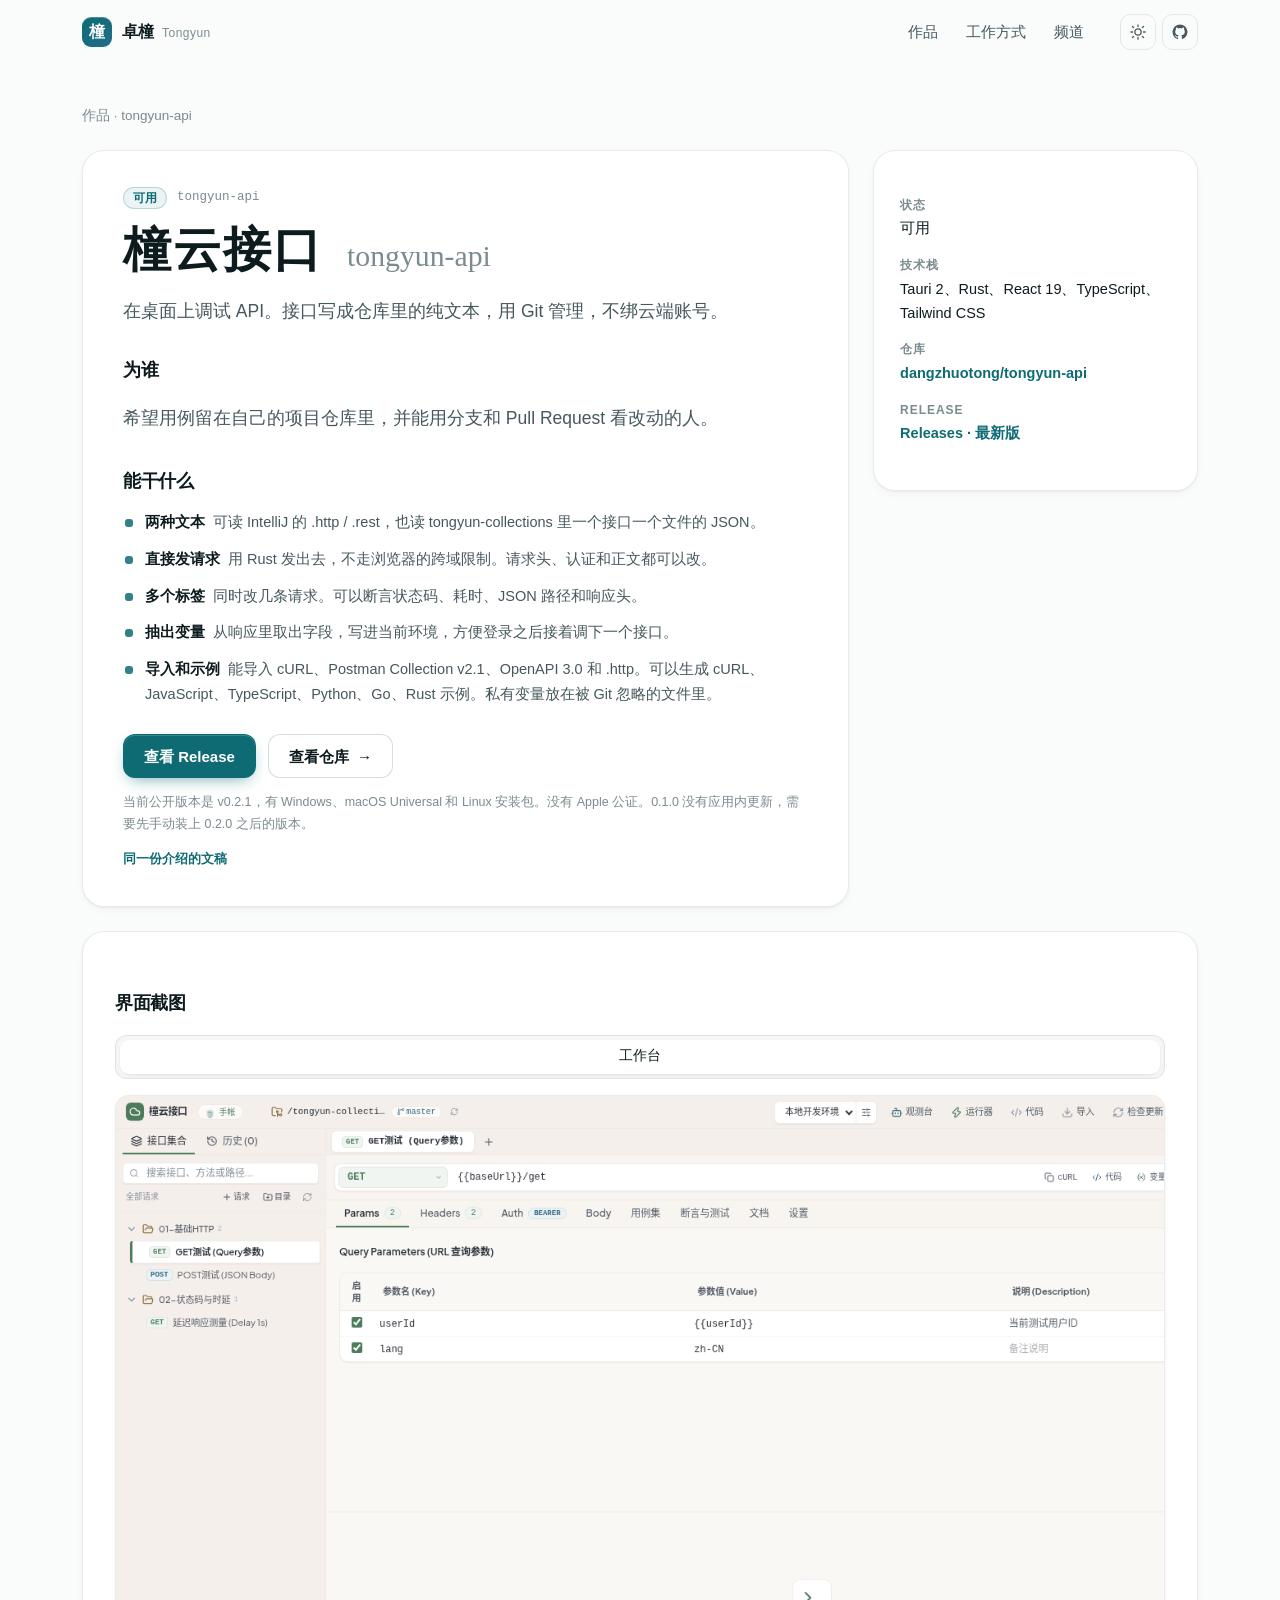
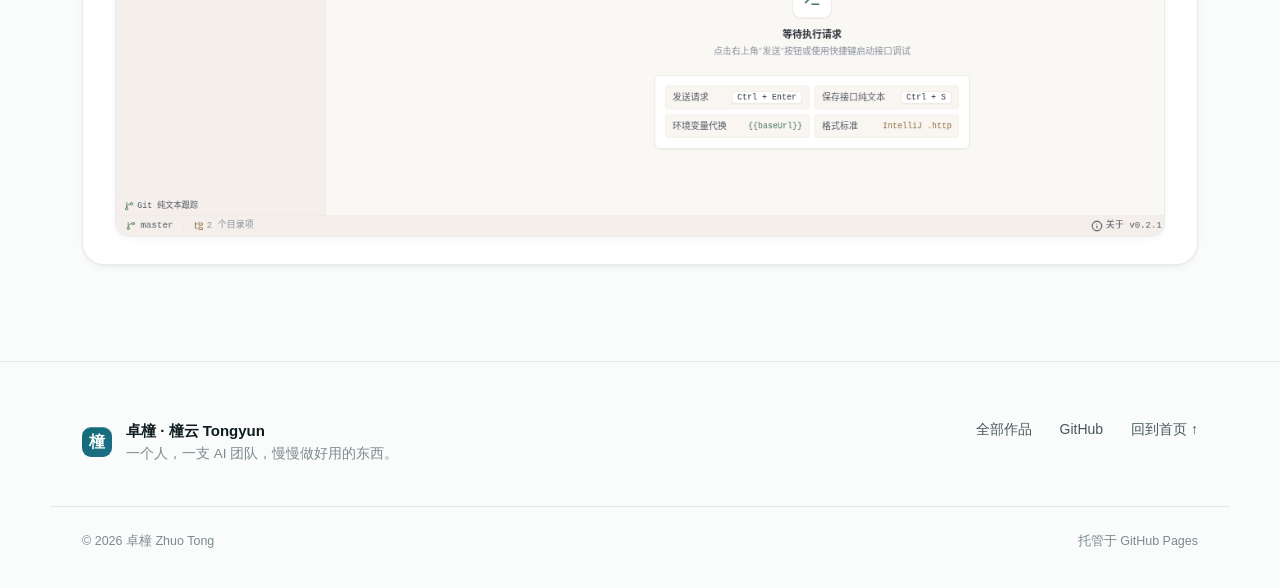
==== commit 193989d7: "产品页嵌入四件套真机截图（dev/git/api/database） Linux 盒子截取网页控制台 / Vite 预览 / 本机工作台 UI， 写入 assets/{dev,git,api,data" ====
--- a/products/tongyun-api.html
+++ b/products/tongyun-api.html
@@ -99,6 +99,20 @@
         </dl>
       </aside>
     </div>
+
+
+    <section class="product__shots" aria-label="界面截图">
+      <h2>界面截图</h2>
+      <div class="flagship__gallery">
+        <div class="tabs" role="tablist" aria-label="橦云接口界面截图">
+          <button role="tab" aria-selected="true" data-src="../assets/api-1.png" data-alt="工作台：集合、参数与发送">工作台</button>
+        </div>
+        <figure class="shot shot--gallery">
+          <img id="galleryImg" data-alt-prefix="橦云接口截图：" src="../assets/api-1.png" width="1440" height="900" alt="橦云接口截图：工作台：集合、参数与发送" loading="lazy" />
+        </figure>
+      </div>
+    </section>
+
   </div>
 </main>
 <footer class="footer">
--- a/styles.css
+++ b/styles.css
@@ -232,7 +232,7 @@
 .works-grid--main .card h3 { font-size: 19px; }
 .card h3 a { transition: color .2s; }
 .card h3 a:hover { color: var(--accent); }
-.works-sub { margin-top: 16px; display: grid; grid-template-columns: repeat(4, minmax(0, 1fr)); gap: 16px; }
+.works-sub { margin-top: 16px; display: grid; grid-template-columns: repeat(2, minmax(0, 1fr)); gap: 16px; }
 .mini {
   display: flex; flex-direction: column; gap: 10px; min-height: 100%;
   padding: 20px 20px 18px; border-radius: var(--radius); background: var(--surface);
@@ -427,10 +427,24 @@
 .facts dd { margin: 0; font-size: 14.5px; line-height: 1.65; color: var(--text); }
 .facts a { color: var(--accent); font-weight: 600; }
 .facts a:hover { text-decoration: underline; }
+.product__shots {
+  margin-top: 24px;
+  padding: 28px 32px;
+  border-radius: var(--radius-lg);
+  background: var(--surface);
+  border: 1px solid var(--border);
+  box-shadow: var(--shadow-sm);
+}
+.product__shots h2 {
+  margin: 0 0 16px;
+  font-size: 18px;
+  font-weight: 700;
+}
 @media (max-width: 860px) {
   .product__layout { grid-template-columns: 1fr; }
   .sheet--aside { position: static; }
   .sheet { padding: 24px 20px; }
+  .product__shots { padding: 20px 16px; }
 }
 
 /* ================= Motion ================= */
